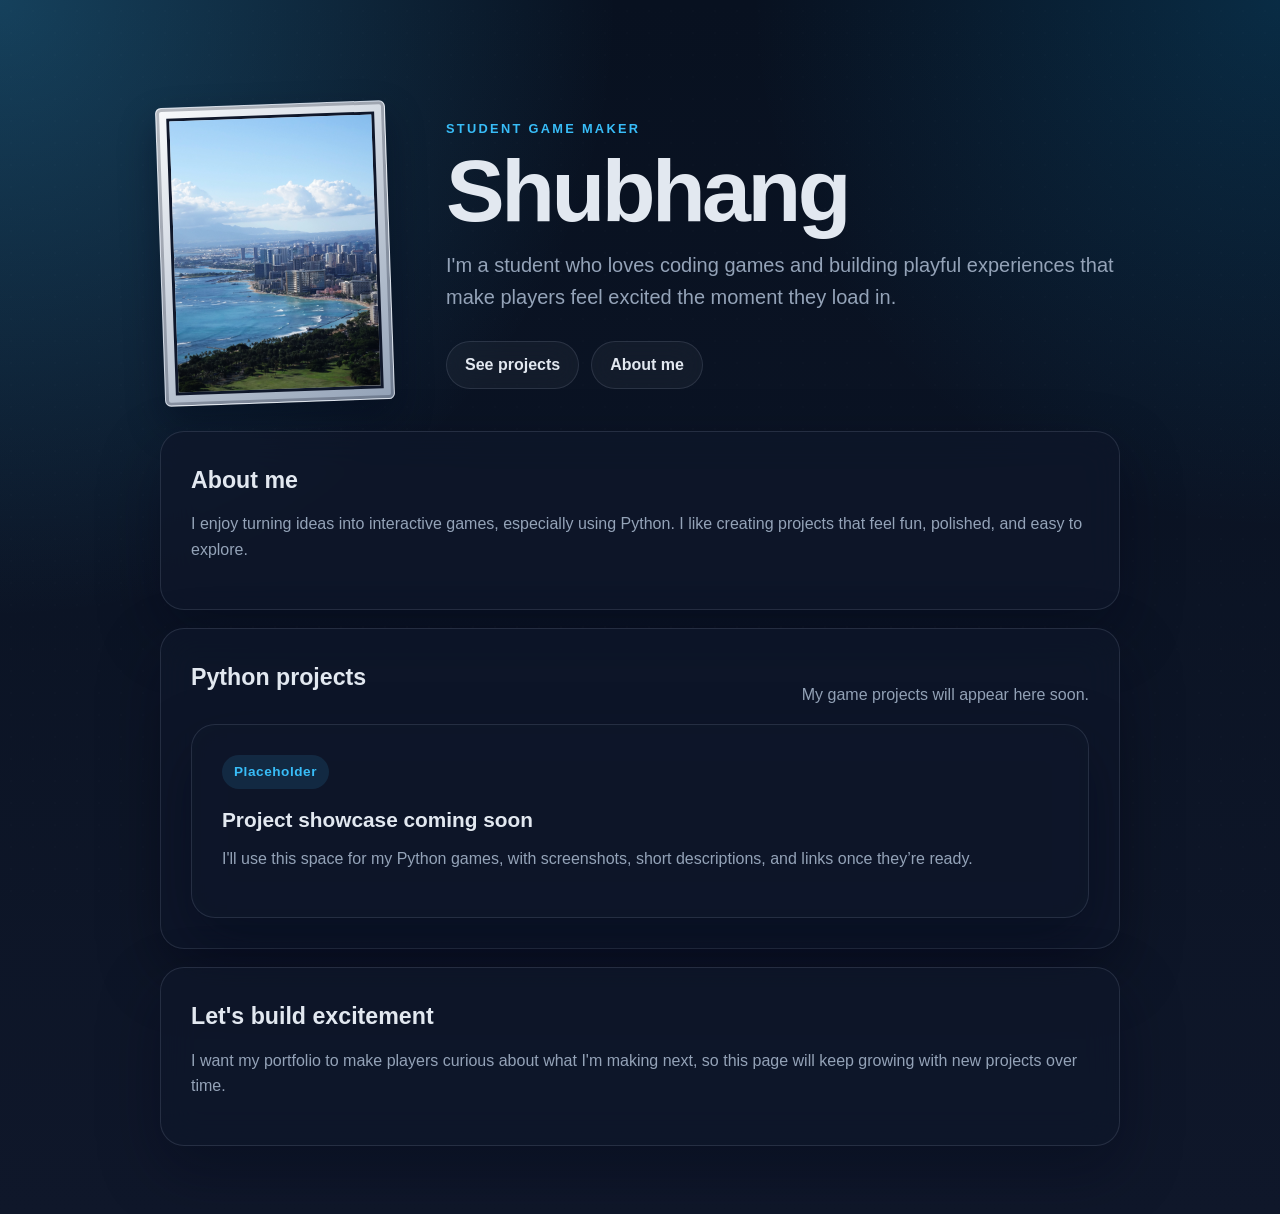
==== index.html @ 2b104caf "Add portfolio website" ====
<!doctype html>
<html lang="en">
<head>
    <meta charset="utf-8">
    <meta name="viewport" content="width=device-width, initial-scale=1">
    <link rel="stylesheet" href="stylesheet.css">
    <title>Shubhang | Personal Portfolio</title>
</head>
<body>
    <header class="hero">
        <figure class="hero-photo-frame">
            <img src="coyotelang-hawaii-3810453.jpg" alt="View across the coast of Hawaii">
        </figure>
        <div class="hero-content">
            <p class="eyebrow">Student game maker</p>
            <h1>Shubhang</h1>
            <p class="intro">
                I'm a student who loves coding games and building playful experiences that make players feel excited
                the moment they load in.
            </p>
            <div class="hero-actions">
                <a class="button button-primary" href="#projects">See projects</a>
                <a class="button button-secondary" href="#about">About me</a>
            </div>
        </div>
    </header>

    <main>
        <section class="panel" id="about">
            <h2>About me</h2>
            <p>
                I enjoy turning ideas into interactive games, especially using Python. I like creating projects that
                feel fun, polished, and easy to explore.
            </p>
        </section>

        <section class="panel" id="projects">
            <div class="section-heading">
                <h2>Python projects</h2>
                <p>My game projects will appear here soon.</p>
            </div>

            <article class="project-card">
                <span class="project-label">Placeholder</span>
                <h3>Project showcase coming soon</h3>
                <p>
                    I'll use this space for my Python games, with screenshots, short descriptions, and links once
                    they’re ready.
                </p>
            </article>
        </section>

        <section class="panel contact-panel">
            <h2>Let's build excitement</h2>
            <p>
                I want my portfolio to make players curious about what I'm making next, so this page will keep
                growing with new projects over time.
            </p>
        </section>
    </main>

    <script src="script.js"></script>
</body>
</html>
---- stylesheet.css ----
* {
    box-sizing: border-box;
}

:root {
    color-scheme: light;
    --bg: #0f172a;
    --bg-soft: #111c35;
    --panel: rgba(15, 23, 42, 0.72);
    --panel-border: rgba(148, 163, 184, 0.18);
    --text: #e2e8f0;
    --muted: #94a3b8;
    --accent: #38bdf8;
    --accent-strong: #0ea5e9;
    --shadow: 0 24px 60px rgba(2, 6, 23, 0.35);
}

html {
    scroll-behavior: smooth;
}

body {
    margin: 0;
    min-height: 100vh;
    font-family: "Segoe UI", Arial, sans-serif;
    line-height: 1.6;
    color: var(--text);
    background:
        radial-gradient(circle at top left, rgba(56, 189, 248, 0.28), transparent 35%),
        radial-gradient(circle at top right, rgba(14, 165, 233, 0.18), transparent 30%),
        linear-gradient(180deg, #081120 0%, var(--bg) 100%);
    padding: 24px;
}

body::before {
    content: "";
    position: fixed;
    inset: 0;
    pointer-events: none;
    background-image: radial-gradient(rgba(255, 255, 255, 0.06) 1px, transparent 1px);
    background-size: 22px 22px;
    opacity: 0.18;
}

.hero,
main {
    position: relative;
    z-index: 1;
    width: min(100%, 960px);
    margin: 0 auto;
}

.hero {
    display: grid;
    grid-template-columns: minmax(150px, 230px) minmax(0, 1fr);
    align-items: center;
    gap: clamp(24px, 5vw, 56px);
    padding: 56px 0 28px;
}

.hero-photo-frame {
    margin: 0;
    padding: 10px;
    border: 1px solid rgba(226, 232, 240, 0.72);
    border-radius: 6px;
    background: linear-gradient(145deg, #f8fafc, #94a3b8);
    box-shadow: 0 18px 36px rgba(2, 6, 23, 0.42), inset 0 0 0 3px rgba(15, 23, 42, 0.28);
    transform: rotate(-2deg);
}

.hero-photo-frame img {
    display: block;
    width: 100%;
    aspect-ratio: 3 / 4;
    object-fit: cover;
    object-position: center;
    border: 3px solid #0f172a;
}

.eyebrow {
    margin: 0 0 10px;
    text-transform: uppercase;
    letter-spacing: 0.18em;
    font-size: 0.8rem;
    color: var(--accent);
    font-weight: 700;
}

h1,
h2,
h3,
p {
    margin-top: 0;
}

h1 {
    margin-bottom: 16px;
    font-size: clamp(3rem, 8vw, 5.5rem);
    line-height: 0.95;
    letter-spacing: -0.04em;
}

.intro {
    max-width: 42rem;
    font-size: clamp(1.05rem, 2.4vw, 1.25rem);
    color: var(--muted);
}

.hero-actions {
    display: flex;
    flex-wrap: wrap;
    gap: 12px;
    margin-top: 28px;
}

.button {
    display: inline-flex;
    align-items: center;
    justify-content: center;
    min-height: 48px;
    padding: 0 18px;
    border-radius: 999px;
    text-decoration: none;
    font-weight: 700;
    transition: transform 160ms ease, box-shadow 160ms ease, background-color 160ms ease;
}

.button:hover {
    transform: translateY(-1px);
}

.button-primary {
    color: var(--text);
    border: 1px solid var(--panel-border);
    background: rgba(255, 255, 255, 0.04);
    backdrop-filter: blur(16px);
}

.button-primary:hover {
    color: #03111d;
    background: linear-gradient(135deg, #7dd3fc, var(--accent));
    box-shadow: 0 12px 30px rgba(56, 189, 248, 0.25);
}

.button-secondary {
    color: var(--text);
    border: 1px solid var(--panel-border);
    background: rgba(255, 255, 255, 0.04);
    backdrop-filter: blur(16px);
}

.button-secondary:hover {
    color: #03111d;
    background: linear-gradient(135deg, #7dd3fc, var(--accent));
    box-shadow: 0 12px 30px rgba(56, 189, 248, 0.25);
}

main {
    display: grid;
    gap: 18px;
    padding-bottom: 28px;
}

.panel,
.project-card {
    border: 1px solid var(--panel-border);
    border-radius: 24px;
    background: var(--panel);
    backdrop-filter: blur(18px);
    box-shadow: var(--shadow);
}

.panel {
    padding: 24px;
}

.panel h2 {
    margin-bottom: 12px;
    font-size: 1.45rem;
}

.section-heading {
    display: flex;
    flex-wrap: wrap;
    justify-content: space-between;
    gap: 12px;
    align-items: end;
    margin-bottom: 16px;
}

.section-heading p {
    margin-bottom: 0;
    color: var(--muted);
}

.project-card {
    padding: 24px;
    border-radius: 24px;
}

.project-label {
    display: inline-flex;
    margin-bottom: 14px;
    padding: 6px 12px;
    border-radius: 999px;
    font-size: 0.85rem;
    font-weight: 700;
    letter-spacing: 0.04em;
    color: var(--accent);
    background: rgba(56, 189, 248, 0.12);
}

.project-card h3 {
    margin-bottom: 10px;
    font-size: 1.3rem;
}

.project-card p,
.panel p {
    color: var(--muted);
}

.contact-panel {
    margin-bottom: 8px;
}

@media (min-width: 720px) {
    body {
        padding: 32px;
    }

    .hero {
        padding-top: 72px;
    }

    .panel {
        padding: 30px;
    }

    .project-card {
        padding: 30px;
    }
}

@media (max-width: 560px) {
    .hero {
        grid-template-columns: 130px minmax(0, 1fr);
        gap: 20px;
        padding-top: 36px;
    }

    .hero-photo-frame {
        padding: 7px;
    }

    .hero-photo-frame img {
        border-width: 2px;
    }
}
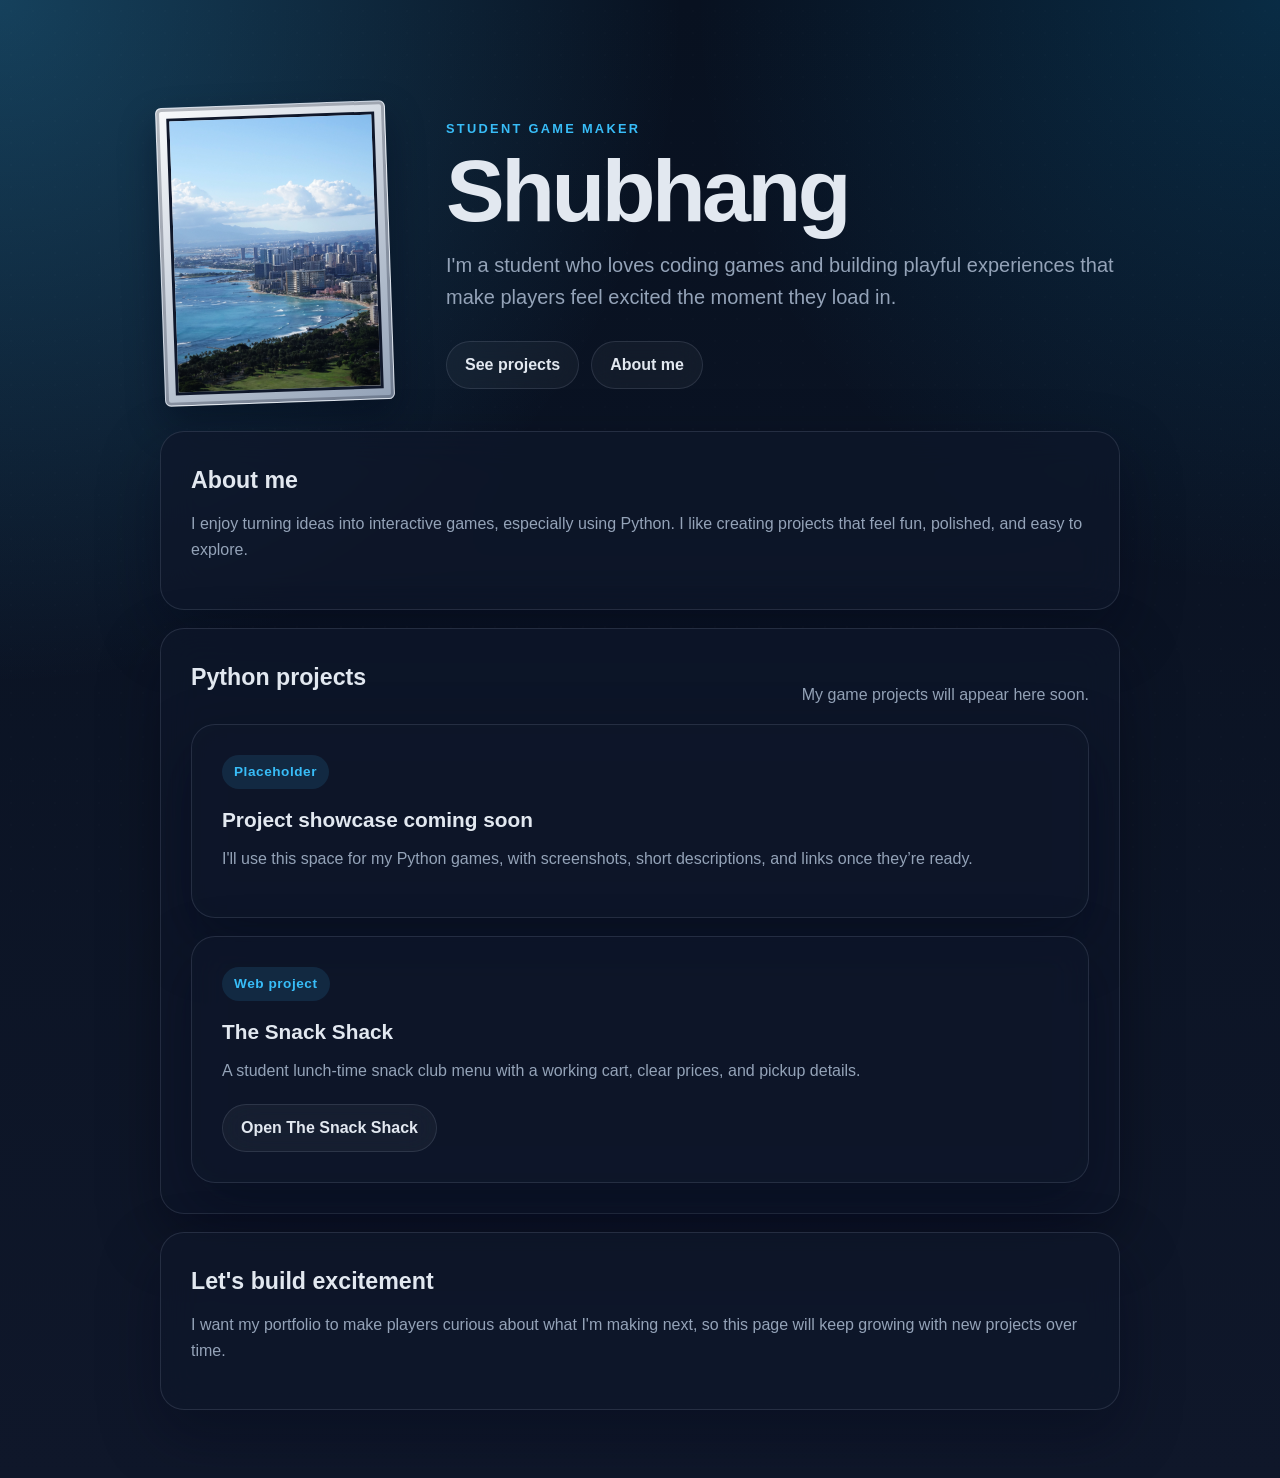
==== commit 7eebd426: "Add Snack Shack project page" ====
--- a/index.html
+++ b/index.html
@@ -14,51 +14,15 @@
         <div class="hero-content">
             <p class="eyebrow">Student game maker</p>
             <h1>Shubhang</h1>
-            <p class="intro">
-                I'm a student who loves coding games and building playful experiences that make players feel excited
-                the moment they load in.
-            </p>
-            <div class="hero-actions">
-                <a class="button button-primary" href="#projects">See projects</a>
-                <a class="button button-secondary" href="#about">About me</a>
-            </div>
+            <p class="intro">I'm a student who loves coding games and building playful experiences that make players feel excited the moment they load in.</p>
+            <div class="hero-actions"><a class="button button-primary" href="#projects">See projects</a><a class="button button-secondary" href="#about">About me</a></div>
         </div>
     </header>
-
     <main>
-        <section class="panel" id="about">
-            <h2>About me</h2>
-            <p>
-                I enjoy turning ideas into interactive games, especially using Python. I like creating projects that
-                feel fun, polished, and easy to explore.
-            </p>
-        </section>
-
-        <section class="panel" id="projects">
-            <div class="section-heading">
-                <h2>Python projects</h2>
-                <p>My game projects will appear here soon.</p>
-            </div>
-
-            <article class="project-card">
-                <span class="project-label">Placeholder</span>
-                <h3>Project showcase coming soon</h3>
-                <p>
-                    I'll use this space for my Python games, with screenshots, short descriptions, and links once
-                    they’re ready.
-                </p>
-            </article>
-        </section>
-
-        <section class="panel contact-panel">
-            <h2>Let's build excitement</h2>
-            <p>
-                I want my portfolio to make players curious about what I'm making next, so this page will keep
-                growing with new projects over time.
-            </p>
-        </section>
+        <section class="panel" id="about"><h2>About me</h2><p>I enjoy turning ideas into interactive games, especially using Python. I like creating projects that feel fun, polished, and easy to explore.</p></section>
+        <section class="panel" id="projects"><div class="section-heading"><h2>Python projects</h2><p>My game projects will appear here soon.</p></div><article class="project-card"><span class="project-label">Placeholder</span><h3>Project showcase coming soon</h3><p>I'll use this space for my Python games, with screenshots, short descriptions, and links once they’re ready.</p></article><article class="project-card" style="margin-top:18px"><span class="project-label">Web project</span><h3>The Snack Shack</h3><p>A student lunch-time snack club menu with a working cart, clear prices, and pickup details.</p><a class="button button-primary project-link" href="snack-shack.html">Open The Snack Shack</a></article></section>
+        <section class="panel contact-panel"><h2>Let's build excitement</h2><p>I want my portfolio to make players curious about what I'm making next, so this page will keep growing with new projects over time.</p></section>
     </main>
-
     <script src="script.js"></script>
 </body>
 </html>
--- a/stylesheet.css
+++ b/stylesheet.css
@@ -1,259 +1 @@
-* {
-    box-sizing: border-box;
-}
-
-:root {
-    color-scheme: light;
-    --bg: #0f172a;
-    --bg-soft: #111c35;
-    --panel: rgba(15, 23, 42, 0.72);
-    --panel-border: rgba(148, 163, 184, 0.18);
-    --text: #e2e8f0;
-    --muted: #94a3b8;
-    --accent: #38bdf8;
-    --accent-strong: #0ea5e9;
-    --shadow: 0 24px 60px rgba(2, 6, 23, 0.35);
-}
-
-html {
-    scroll-behavior: smooth;
-}
-
-body {
-    margin: 0;
-    min-height: 100vh;
-    font-family: "Segoe UI", Arial, sans-serif;
-    line-height: 1.6;
-    color: var(--text);
-    background:
-        radial-gradient(circle at top left, rgba(56, 189, 248, 0.28), transparent 35%),
-        radial-gradient(circle at top right, rgba(14, 165, 233, 0.18), transparent 30%),
-        linear-gradient(180deg, #081120 0%, var(--bg) 100%);
-    padding: 24px;
-}
-
-body::before {
-    content: "";
-    position: fixed;
-    inset: 0;
-    pointer-events: none;
-    background-image: radial-gradient(rgba(255, 255, 255, 0.06) 1px, transparent 1px);
-    background-size: 22px 22px;
-    opacity: 0.18;
-}
-
-.hero,
-main {
-    position: relative;
-    z-index: 1;
-    width: min(100%, 960px);
-    margin: 0 auto;
-}
-
-.hero {
-    display: grid;
-    grid-template-columns: minmax(150px, 230px) minmax(0, 1fr);
-    align-items: center;
-    gap: clamp(24px, 5vw, 56px);
-    padding: 56px 0 28px;
-}
-
-.hero-photo-frame {
-    margin: 0;
-    padding: 10px;
-    border: 1px solid rgba(226, 232, 240, 0.72);
-    border-radius: 6px;
-    background: linear-gradient(145deg, #f8fafc, #94a3b8);
-    box-shadow: 0 18px 36px rgba(2, 6, 23, 0.42), inset 0 0 0 3px rgba(15, 23, 42, 0.28);
-    transform: rotate(-2deg);
-}
-
-.hero-photo-frame img {
-    display: block;
-    width: 100%;
-    aspect-ratio: 3 / 4;
-    object-fit: cover;
-    object-position: center;
-    border: 3px solid #0f172a;
-}
-
-.eyebrow {
-    margin: 0 0 10px;
-    text-transform: uppercase;
-    letter-spacing: 0.18em;
-    font-size: 0.8rem;
-    color: var(--accent);
-    font-weight: 700;
-}
-
-h1,
-h2,
-h3,
-p {
-    margin-top: 0;
-}
-
-h1 {
-    margin-bottom: 16px;
-    font-size: clamp(3rem, 8vw, 5.5rem);
-    line-height: 0.95;
-    letter-spacing: -0.04em;
-}
-
-.intro {
-    max-width: 42rem;
-    font-size: clamp(1.05rem, 2.4vw, 1.25rem);
-    color: var(--muted);
-}
-
-.hero-actions {
-    display: flex;
-    flex-wrap: wrap;
-    gap: 12px;
-    margin-top: 28px;
-}
-
-.button {
-    display: inline-flex;
-    align-items: center;
-    justify-content: center;
-    min-height: 48px;
-    padding: 0 18px;
-    border-radius: 999px;
-    text-decoration: none;
-    font-weight: 700;
-    transition: transform 160ms ease, box-shadow 160ms ease, background-color 160ms ease;
-}
-
-.button:hover {
-    transform: translateY(-1px);
-}
-
-.button-primary {
-    color: var(--text);
-    border: 1px solid var(--panel-border);
-    background: rgba(255, 255, 255, 0.04);
-    backdrop-filter: blur(16px);
-}
-
-.button-primary:hover {
-    color: #03111d;
-    background: linear-gradient(135deg, #7dd3fc, var(--accent));
-    box-shadow: 0 12px 30px rgba(56, 189, 248, 0.25);
-}
-
-.button-secondary {
-    color: var(--text);
-    border: 1px solid var(--panel-border);
-    background: rgba(255, 255, 255, 0.04);
-    backdrop-filter: blur(16px);
-}
-
-.button-secondary:hover {
-    color: #03111d;
-    background: linear-gradient(135deg, #7dd3fc, var(--accent));
-    box-shadow: 0 12px 30px rgba(56, 189, 248, 0.25);
-}
-
-main {
-    display: grid;
-    gap: 18px;
-    padding-bottom: 28px;
-}
-
-.panel,
-.project-card {
-    border: 1px solid var(--panel-border);
-    border-radius: 24px;
-    background: var(--panel);
-    backdrop-filter: blur(18px);
-    box-shadow: var(--shadow);
-}
-
-.panel {
-    padding: 24px;
-}
-
-.panel h2 {
-    margin-bottom: 12px;
-    font-size: 1.45rem;
-}
-
-.section-heading {
-    display: flex;
-    flex-wrap: wrap;
-    justify-content: space-between;
-    gap: 12px;
-    align-items: end;
-    margin-bottom: 16px;
-}
-
-.section-heading p {
-    margin-bottom: 0;
-    color: var(--muted);
-}
-
-.project-card {
-    padding: 24px;
-    border-radius: 24px;
-}
-
-.project-label {
-    display: inline-flex;
-    margin-bottom: 14px;
-    padding: 6px 12px;
-    border-radius: 999px;
-    font-size: 0.85rem;
-    font-weight: 700;
-    letter-spacing: 0.04em;
-    color: var(--accent);
-    background: rgba(56, 189, 248, 0.12);
-}
-
-.project-card h3 {
-    margin-bottom: 10px;
-    font-size: 1.3rem;
-}
-
-.project-card p,
-.panel p {
-    color: var(--muted);
-}
-
-.contact-panel {
-    margin-bottom: 8px;
-}
-
-@media (min-width: 720px) {
-    body {
-        padding: 32px;
-    }
-
-    .hero {
-        padding-top: 72px;
-    }
-
-    .panel {
-        padding: 30px;
-    }
-
-    .project-card {
-        padding: 30px;
-    }
-}
-
-@media (max-width: 560px) {
-    .hero {
-        grid-template-columns: 130px minmax(0, 1fr);
-        gap: 20px;
-        padding-top: 36px;
-    }
-
-    .hero-photo-frame {
-        padding: 7px;
-    }
-
-    .hero-photo-frame img {
-        border-width: 2px;
-    }
-}
+*{box-sizing:border-box}:root{color-scheme:light;--bg:#0f172a;--bg-soft:#111c35;--panel:rgba(15,23,42,.72);--panel-border:rgba(148,163,184,.18);--text:#e2e8f0;--muted:#94a3b8;--accent:#38bdf8;--shadow:0 24px 60px rgba(2,6,23,.35)}html{scroll-behavior:smooth}body{margin:0;min-height:100vh;font-family:"Segoe UI",Arial,sans-serif;line-height:1.6;color:var(--text);background:radial-gradient(circle at top left,rgba(56,189,248,.28),transparent 35%),radial-gradient(circle at top right,rgba(14,165,233,.18),transparent 30%),linear-gradient(180deg,#081120 0%,var(--bg) 100%);padding:24px}body:before{content:"";position:fixed;inset:0;pointer-events:none;background-image:radial-gradient(rgba(255,255,255,.06) 1px,transparent 1px);background-size:22px 22px;opacity:.18}.hero,main{position:relative;z-index:1;width:min(100%,960px);margin:0 auto}.hero{display:grid;grid-template-columns:minmax(150px,230px) minmax(0,1fr);align-items:center;gap:clamp(24px,5vw,56px);padding:56px 0 28px}.hero-photo-frame{margin:0;padding:10px;border:1px solid rgba(226,232,240,.72);border-radius:6px;background:linear-gradient(145deg,#f8fafc,#94a3b8);box-shadow:0 18px 36px rgba(2,6,23,.42),inset 0 0 0 3px rgba(15,23,42,.28);transform:rotate(-2deg)}.hero-photo-frame img{display:block;width:100%;aspect-ratio:3/4;object-fit:cover;object-position:center;border:3px solid #0f172a}.eyebrow{margin:0 0 10px;text-transform:uppercase;letter-spacing:.18em;font-size:.8rem;color:var(--accent);font-weight:700}h1,h2,h3,p{margin-top:0}h1{margin-bottom:16px;font-size:clamp(3rem,8vw,5.5rem);line-height:.95;letter-spacing:-.04em}.intro{max-width:42rem;font-size:clamp(1.05rem,2.4vw,1.25rem);color:var(--muted)}.hero-actions{display:flex;flex-wrap:wrap;gap:12px;margin-top:28px}.button{display:inline-flex;align-items:center;justify-content:center;min-height:48px;padding:0 18px;border-radius:999px;text-decoration:none;font-weight:700;transition:transform 160ms ease,box-shadow 160ms ease,background-color 160ms ease}.button:hover{transform:translateY(-1px)}.button-primary,.button-secondary{color:var(--text);border:1px solid var(--panel-border);background:rgba(255,255,255,.04);backdrop-filter:blur(16px)}.button-primary:hover,.button-secondary:hover{color:#03111d;background:linear-gradient(135deg,#7dd3fc,var(--accent));box-shadow:0 12px 30px rgba(56,189,248,.25)}main{display:grid;gap:18px;padding-bottom:28px}.panel,.project-card{border:1px solid var(--panel-border);border-radius:24px;background:var(--panel);backdrop-filter:blur(18px);box-shadow:var(--shadow)}.panel{padding:24px}.panel h2{margin-bottom:12px;font-size:1.45rem}.section-heading{display:flex;flex-wrap:wrap;justify-content:space-between;gap:12px;align-items:end;margin-bottom:16px}.section-heading p{margin-bottom:0;color:var(--muted)}.project-card{padding:24px;border-radius:24px}.project-label{display:inline-flex;margin-bottom:14px;padding:6px 12px;border-radius:999px;font-size:.85rem;font-weight:700;letter-spacing:.04em;color:var(--accent);background:rgba(56,189,248,.12)}.project-card h3{margin-bottom:10px;font-size:1.3rem}.project-card p,.panel p{color:var(--muted)}.project-link{margin-top:4px}.contact-panel{margin-bottom:8px}@media(min-width:720px){body{padding:32px}.hero{padding-top:72px}.panel,.project-card{padding:30px}}@media(max-width:560px){.hero{grid-template-columns:130px minmax(0,1fr);gap:20px;padding-top:36px}.hero-photo-frame{padding:7px}.hero-photo-frame img{border-width:2px}}
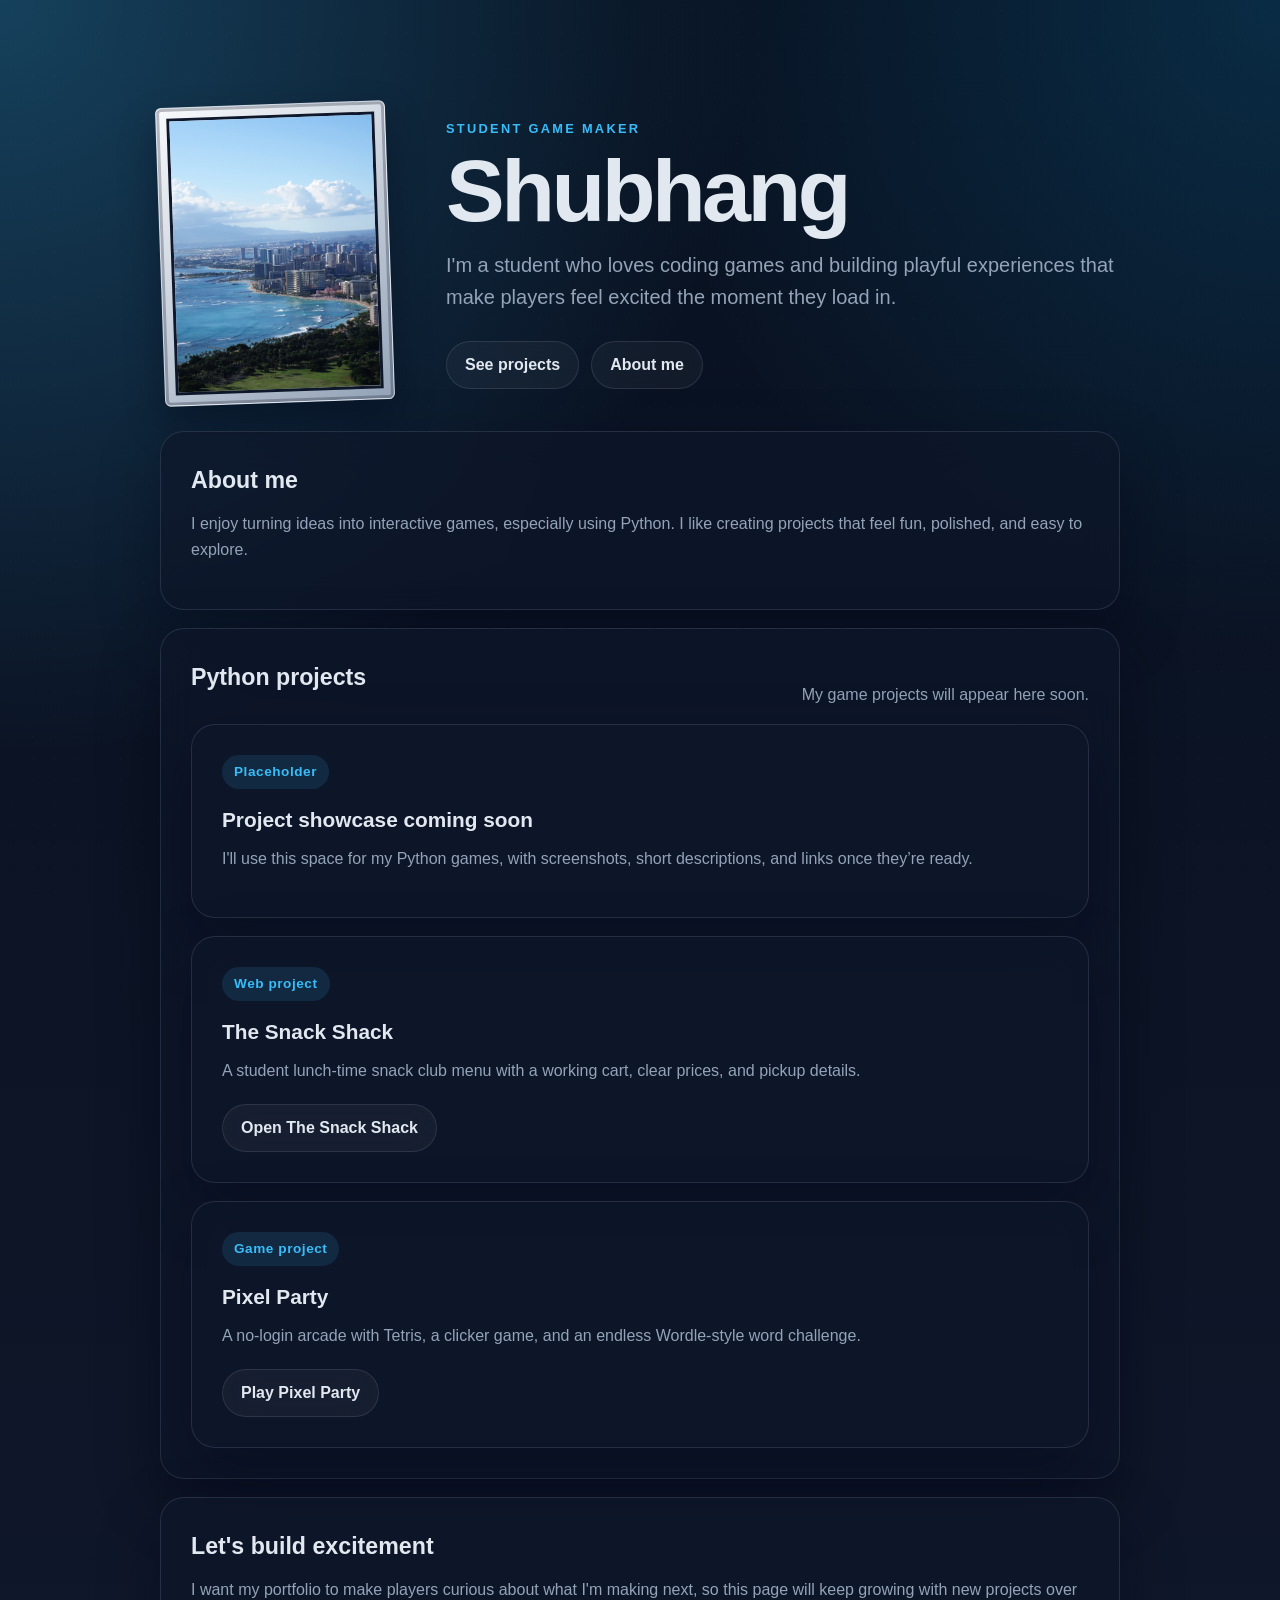
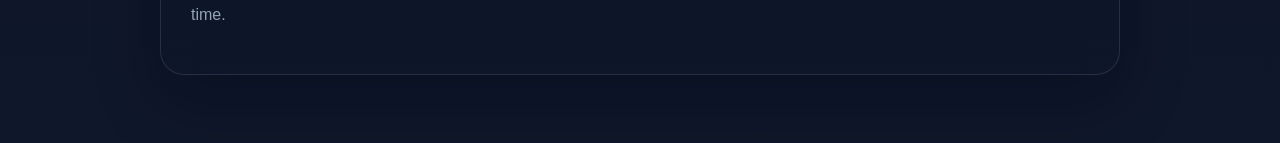
==== commit 04391adb: "Add Pixel Party arcade" ====
--- a/index.html
+++ b/index.html
@@ -20,7 +20,7 @@
     </header>
     <main>
         <section class="panel" id="about"><h2>About me</h2><p>I enjoy turning ideas into interactive games, especially using Python. I like creating projects that feel fun, polished, and easy to explore.</p></section>
-        <section class="panel" id="projects"><div class="section-heading"><h2>Python projects</h2><p>My game projects will appear here soon.</p></div><article class="project-card"><span class="project-label">Placeholder</span><h3>Project showcase coming soon</h3><p>I'll use this space for my Python games, with screenshots, short descriptions, and links once they’re ready.</p></article><article class="project-card" style="margin-top:18px"><span class="project-label">Web project</span><h3>The Snack Shack</h3><p>A student lunch-time snack club menu with a working cart, clear prices, and pickup details.</p><a class="button button-primary project-link" href="snack-shack.html">Open The Snack Shack</a></article></section>
+        <section class="panel" id="projects"><div class="section-heading"><h2>Python projects</h2><p>My game projects will appear here soon.</p></div><article class="project-card"><span class="project-label">Placeholder</span><h3>Project showcase coming soon</h3><p>I'll use this space for my Python games, with screenshots, short descriptions, and links once they’re ready.</p></article><article class="project-card" style="margin-top:18px"><span class="project-label">Web project</span><h3>The Snack Shack</h3><p>A student lunch-time snack club menu with a working cart, clear prices, and pickup details.</p><a class="button button-primary project-link" href="snack-shack.html">Open The Snack Shack</a></article><article class="project-card" style="margin-top:18px"><span class="project-label">Game project</span><h3>Pixel Party</h3><p>A no-login arcade with Tetris, a clicker game, and an endless Wordle-style word challenge.</p><a class="button button-primary project-link" href="pixel-party.html">Play Pixel Party</a></article></section>
         <section class="panel contact-panel"><h2>Let's build excitement</h2><p>I want my portfolio to make players curious about what I'm making next, so this page will keep growing with new projects over time.</p></section>
     </main>
     <script src="script.js"></script>
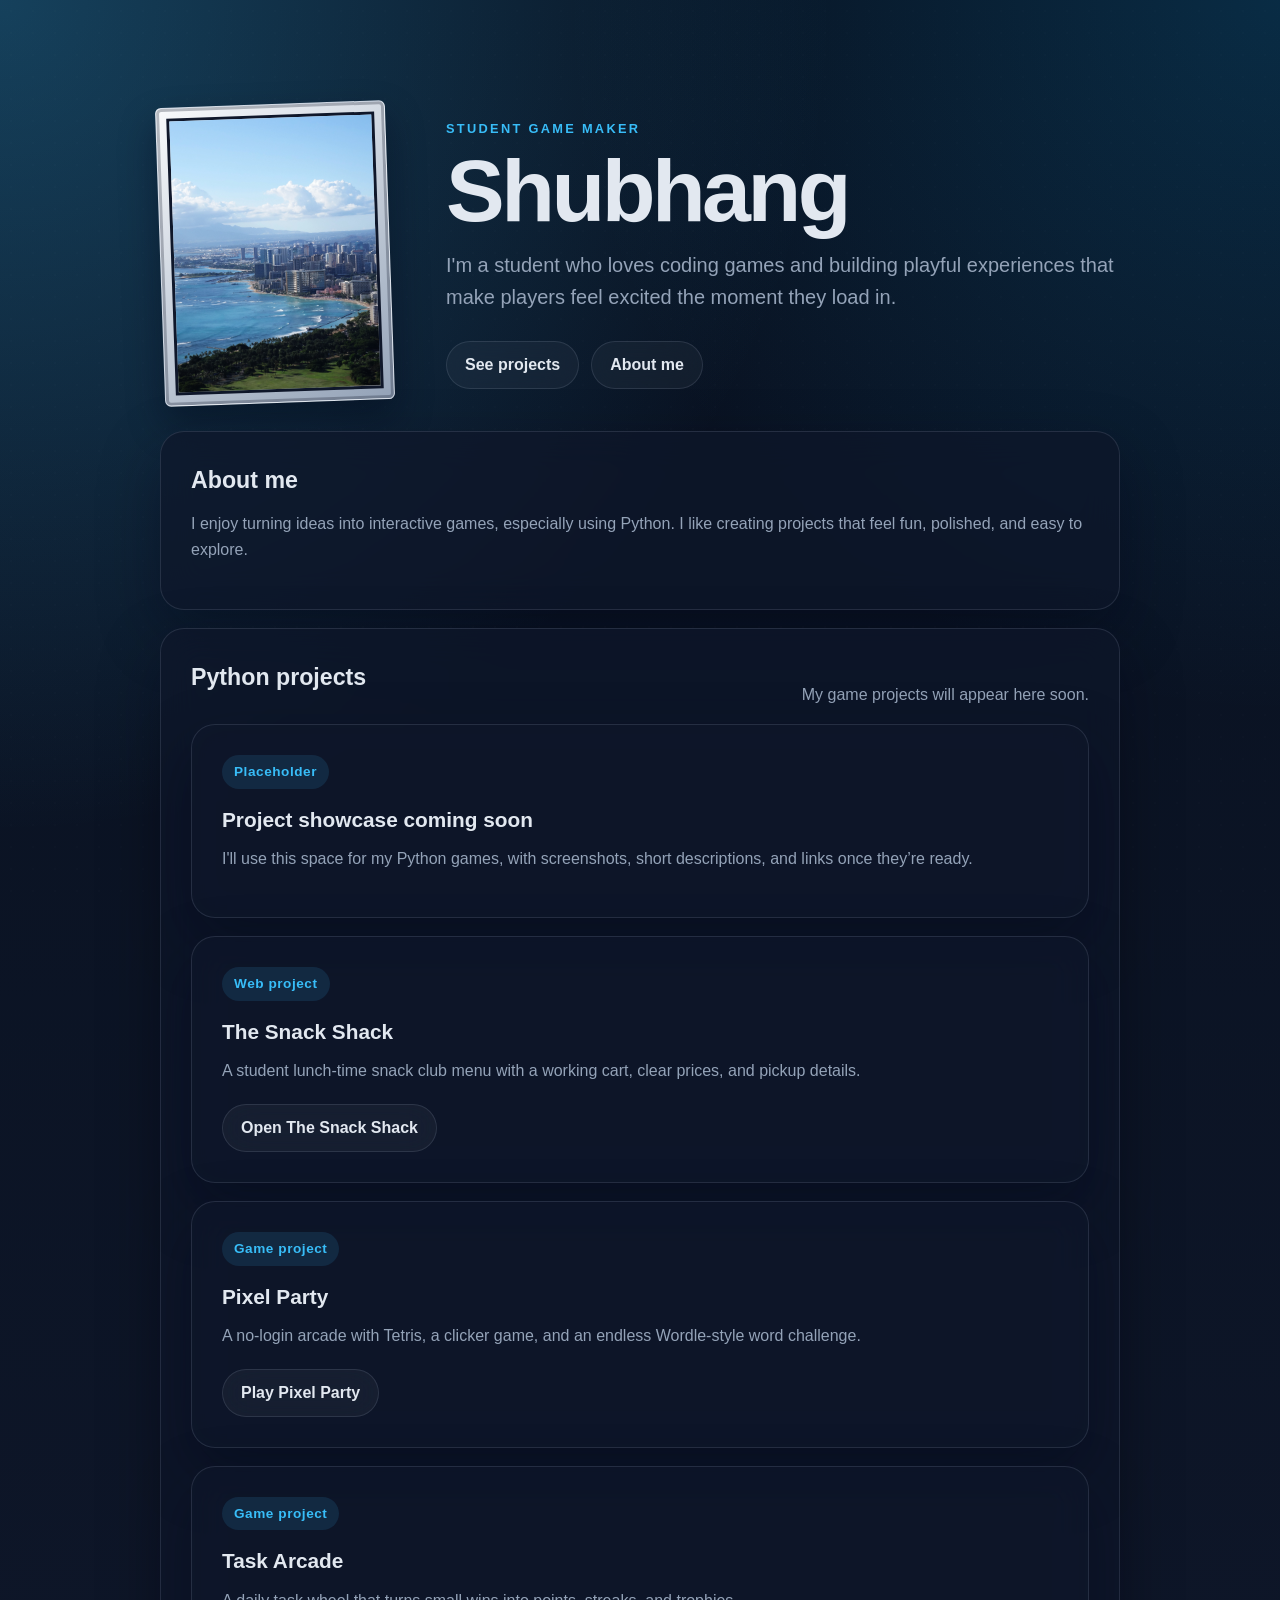
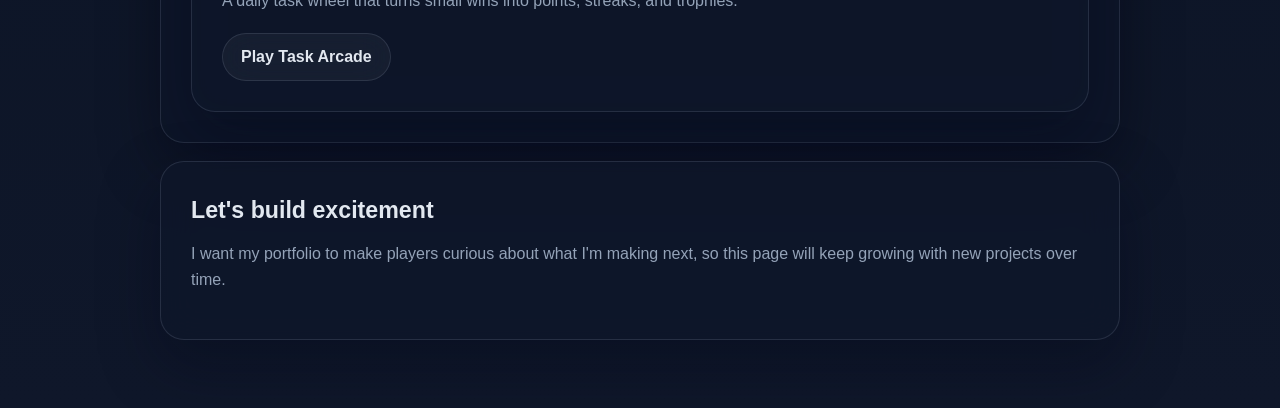
==== commit 1e9d210f: "org and update" ====
--- a/index.html
+++ b/index.html
@@ -9,7 +9,7 @@
 <body>
     <header class="hero">
         <figure class="hero-photo-frame">
-            <img src="coyotelang-hawaii-3810453.jpg" alt="View across the coast of Hawaii">
+            <img src="assets/coyotelang-hawaii-3810453.jpg" alt="View across the coast of Hawaii">
         </figure>
         <div class="hero-content">
             <p class="eyebrow">Student game maker</p>
@@ -20,7 +20,7 @@
     </header>
     <main>
         <section class="panel" id="about"><h2>About me</h2><p>I enjoy turning ideas into interactive games, especially using Python. I like creating projects that feel fun, polished, and easy to explore.</p></section>
-        <section class="panel" id="projects"><div class="section-heading"><h2>Python projects</h2><p>My game projects will appear here soon.</p></div><article class="project-card"><span class="project-label">Placeholder</span><h3>Project showcase coming soon</h3><p>I'll use this space for my Python games, with screenshots, short descriptions, and links once they’re ready.</p></article><article class="project-card" style="margin-top:18px"><span class="project-label">Web project</span><h3>The Snack Shack</h3><p>A student lunch-time snack club menu with a working cart, clear prices, and pickup details.</p><a class="button button-primary project-link" href="snack-shack.html">Open The Snack Shack</a></article><article class="project-card" style="margin-top:18px"><span class="project-label">Game project</span><h3>Pixel Party</h3><p>A no-login arcade with Tetris, a clicker game, and an endless Wordle-style word challenge.</p><a class="button button-primary project-link" href="pixel-party.html">Play Pixel Party</a></article></section>
+        <section class="panel" id="projects"><div class="section-heading"><h2>Python projects</h2><p>My game projects will appear here soon.</p></div><article class="project-card"><span class="project-label">Placeholder</span><h3>Project showcase coming soon</h3><p>I'll use this space for my Python games, with screenshots, short descriptions, and links once they’re ready.</p></article><article class="project-card" style="margin-top:18px"><span class="project-label">Web project</span><h3>The Snack Shack</h3><p>A student lunch-time snack club menu with a working cart, clear prices, and pickup details.</p><a class="button button-primary project-link" href="projects/snack-shack/snack-shack.html">Open The Snack Shack</a></article><article class="project-card" style="margin-top:18px"><span class="project-label">Game project</span><h3>Pixel Party</h3><p>A no-login arcade with Tetris, a clicker game, and an endless Wordle-style word challenge.</p><a class="button button-primary project-link" href="projects/pixel-party/pixel-party.html">Play Pixel Party</a></article><article class="project-card" style="margin-top:18px"><span class="project-label">Game project</span><h3>Task Arcade</h3><p>A daily task wheel that turns small wins into points, streaks, and trophies.</p><a class="button button-primary project-link" href="projects/task-arcade/task-arcade.html">Play Task Arcade</a></article></section>
         <section class="panel contact-panel"><h2>Let's build excitement</h2><p>I want my portfolio to make players curious about what I'm making next, so this page will keep growing with new projects over time.</p></section>
     </main>
     <script src="script.js"></script>
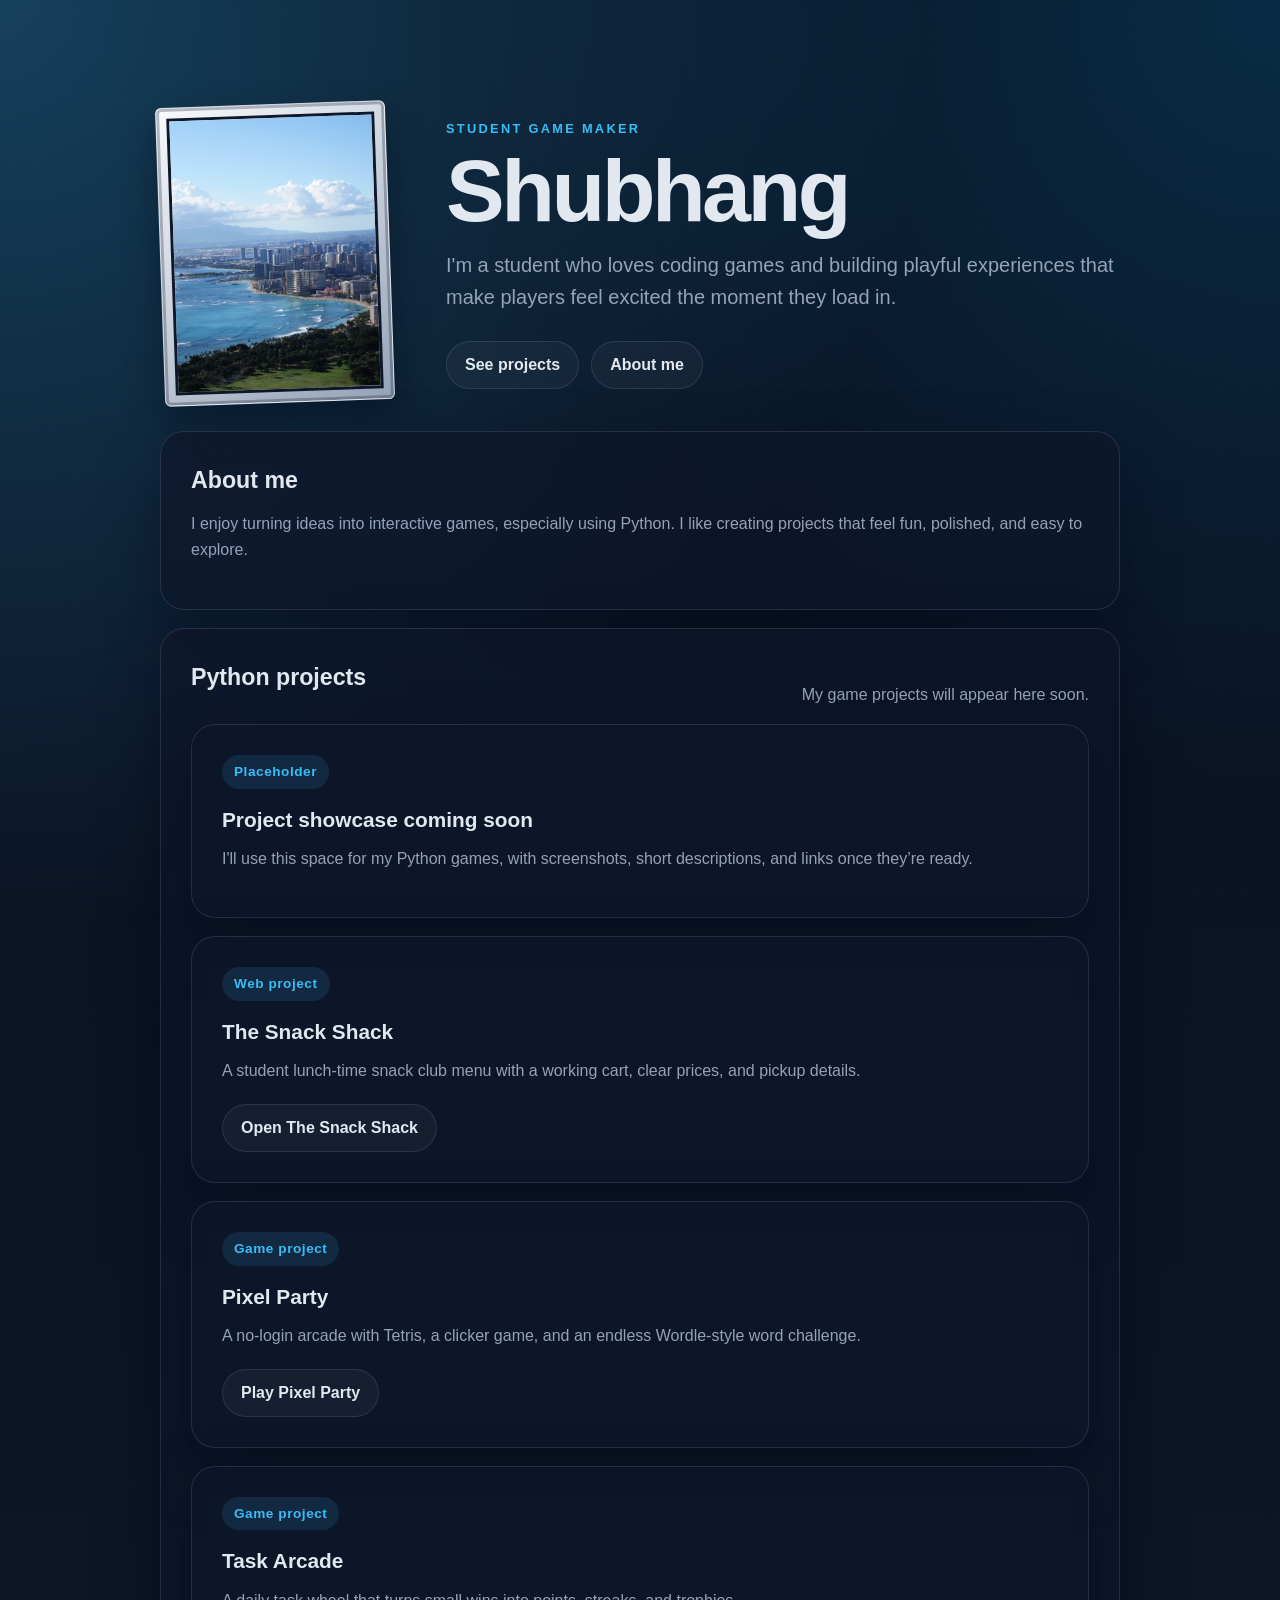
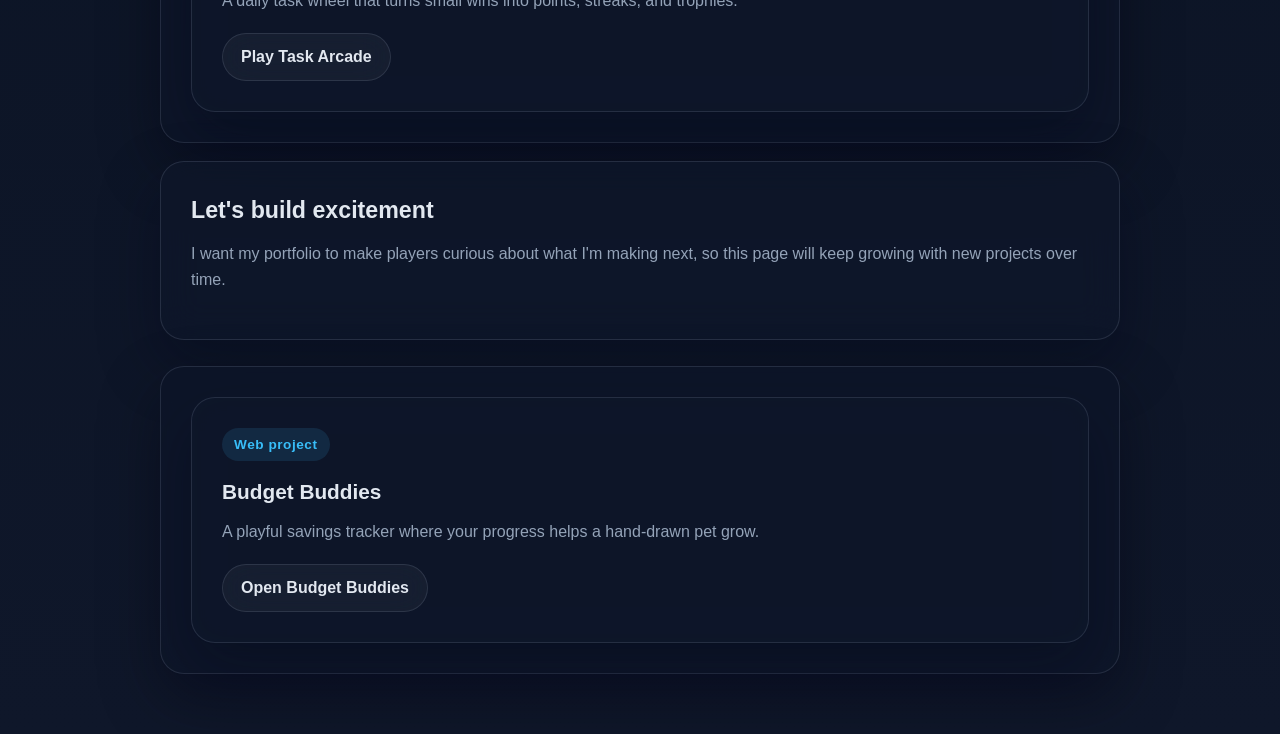
==== commit 9e39ed6c: "Add Budget Buddies project" ====
--- a/index.html
+++ b/index.html
@@ -22,6 +22,7 @@
         <section class="panel" id="about"><h2>About me</h2><p>I enjoy turning ideas into interactive games, especially using Python. I like creating projects that feel fun, polished, and easy to explore.</p></section>
         <section class="panel" id="projects"><div class="section-heading"><h2>Python projects</h2><p>My game projects will appear here soon.</p></div><article class="project-card"><span class="project-label">Placeholder</span><h3>Project showcase coming soon</h3><p>I'll use this space for my Python games, with screenshots, short descriptions, and links once they’re ready.</p></article><article class="project-card" style="margin-top:18px"><span class="project-label">Web project</span><h3>The Snack Shack</h3><p>A student lunch-time snack club menu with a working cart, clear prices, and pickup details.</p><a class="button button-primary project-link" href="projects/snack-shack/snack-shack.html">Open The Snack Shack</a></article><article class="project-card" style="margin-top:18px"><span class="project-label">Game project</span><h3>Pixel Party</h3><p>A no-login arcade with Tetris, a clicker game, and an endless Wordle-style word challenge.</p><a class="button button-primary project-link" href="projects/pixel-party/pixel-party.html">Play Pixel Party</a></article><article class="project-card" style="margin-top:18px"><span class="project-label">Game project</span><h3>Task Arcade</h3><p>A daily task wheel that turns small wins into points, streaks, and trophies.</p><a class="button button-primary project-link" href="projects/task-arcade/task-arcade.html">Play Task Arcade</a></article></section>
         <section class="panel contact-panel"><h2>Let's build excitement</h2><p>I want my portfolio to make players curious about what I'm making next, so this page will keep growing with new projects over time.</p></section>
+        <section class="panel"><article class="project-card"><span class="project-label">Web project</span><h3>Budget Buddies</h3><p>A playful savings tracker where your progress helps a hand-drawn pet grow.</p><a class="button button-primary project-link" href="projects/budget-buddies/index.html">Open Budget Buddies</a></article></section>
     </main>
     <script src="script.js"></script>
 </body>
